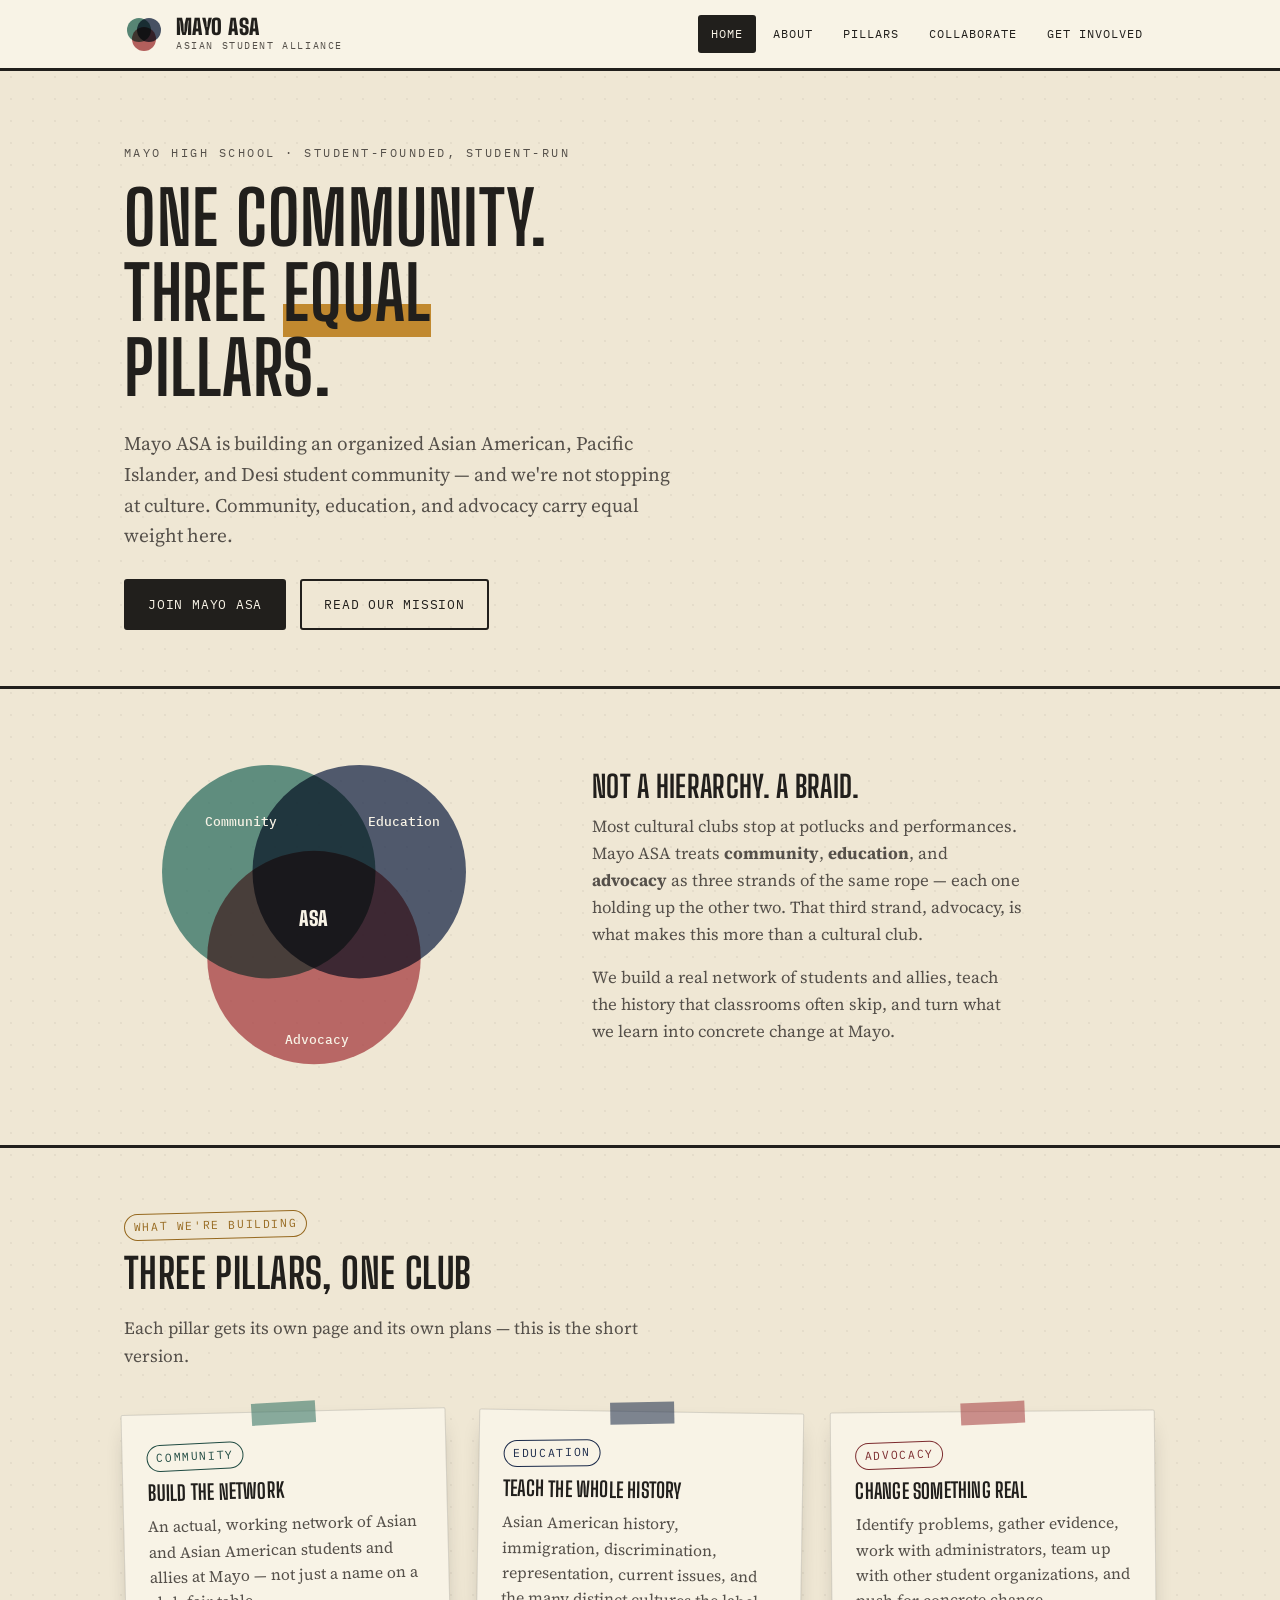
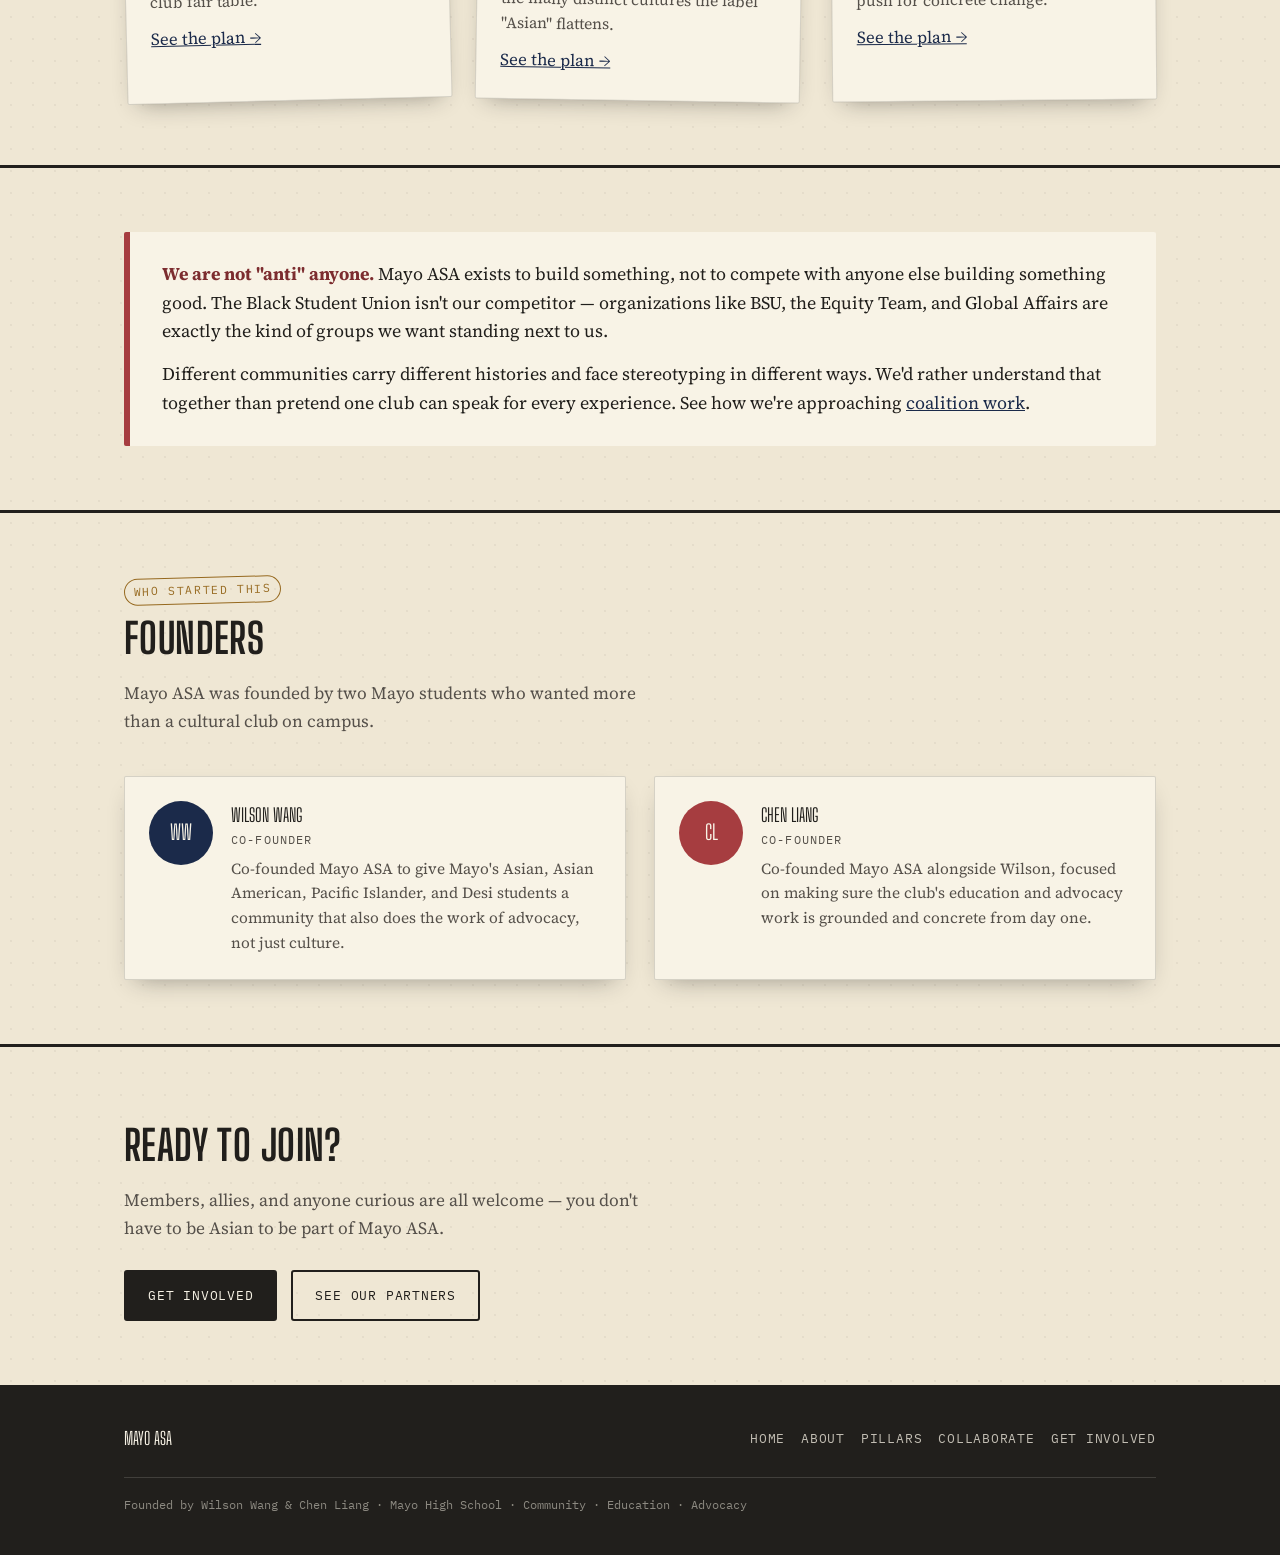
==== index.html @ 37741499 "Add files via upload" ====
<!DOCTYPE html>
<html lang="en">
<head>
<meta charset="UTF-8">
<meta name="viewport" content="width=device-width, initial-scale=1.0">
<title>Mayo ASA — Asian Student Alliance at Mayo High School</title>
<meta name="description" content="Mayo ASA is a student-run organization building community, education, and advocacy for Asian American, Pacific Islander, and Desi students — and their allies — at Mayo High School.">
<link rel="preconnect" href="https://fonts.googleapis.com">
<link rel="preconnect" href="https://fonts.gstatic.com" crossorigin>
<link href="https://fonts.googleapis.com/css2?family=Big+Shoulders+Display:wght@600;700;900&family=Source+Serif+4:ital,wght@0,400;0,600;1,400&family=IBM+Plex+Mono:wght@400;500&display=swap" rel="stylesheet">
<link rel="stylesheet" href="style.css">
</head>
<body>

<header class="masthead">
  <div class="masthead-bar">
    <a class="brand" href="index.html">
      <svg class="brand-mark" viewBox="0 0 40 40" aria-hidden="true">
        <circle cx="15" cy="16" r="12" class="circle-jade" fill-opacity="0.8" style="mix-blend-mode:multiply"/>
        <circle cx="25" cy="16" r="12" class="circle-navy" fill-opacity="0.8" style="mix-blend-mode:multiply"/>
        <circle cx="20" cy="25" r="12" class="circle-brick" fill-opacity="0.8" style="mix-blend-mode:multiply"/>
      </svg>
      <span class="brand-text">
        <span class="brand-name">Mayo ASA</span>
        <span class="brand-sub">Asian Student Alliance</span>
      </span>
    </a>
    <button class="nav-toggle" aria-label="Toggle navigation" aria-expanded="false">
      <span></span>
    </button>
    <nav class="site-nav" aria-label="Primary">
      <ul>
        <li><a href="index.html" aria-current="page">Home</a></li>
        <li><a href="about.html">About</a></li>
        <li><a href="pillars.html">Pillars</a></li>
        <li><a href="collaborate.html">Collaborate</a></li>
        <li><a href="get-involved.html">Get Involved</a></li>
      </ul>
    </nav>
  </div>
</header>

<main>

  <section class="hero">
    <div class="wrap">
      <p class="hero-kicker">Mayo High School · Student-Founded, Student-Run</p>
      <h1>One community.<br>Three <em>equal</em> pillars.</h1>
      <p class="hero-lede">Mayo ASA is building an organized Asian American, Pacific Islander, and Desi student community — and we're not stopping at culture. Community, education, and advocacy carry equal weight here.</p>
      <div class="hero-actions">
        <a class="btn btn-primary" href="get-involved.html">Join Mayo ASA</a>
        <a class="btn btn-ghost" href="about.html">Read our mission</a>
      </div>
    </div>
  </section>

  <section class="rings-section reveal">
    <div class="wrap rings-grid">
      <svg viewBox="0 0 420 380" role="img" aria-labelledby="ringsTitle ringsDesc" style="max-width:380px;">
        <title id="ringsTitle">Three overlapping rings: Community, Education, and Advocacy</title>
        <desc id="ringsDesc">The three pillars overlap equally, with Mayo ASA at the shared center.</desc>
        <circle cx="160" cy="140" r="118" class="circle-jade" fill-opacity="0.75" style="mix-blend-mode:multiply"/>
        <circle cx="260" cy="140" r="118" class="circle-navy" fill-opacity="0.75" style="mix-blend-mode:multiply"/>
        <circle cx="210" cy="235" r="118" class="circle-brick" fill-opacity="0.75" style="mix-blend-mode:multiply"/>
        <text x="90" y="90" class="ring-label ring-text-paper">Community</text>
        <text x="270" y="90" class="ring-label ring-text-paper">Education</text>
        <text x="178" y="330" class="ring-label ring-text-paper">Advocacy</text>
        <text x="210" y="200" text-anchor="middle" class="ring-center ring-text-paper" font-size="22">ASA</text>
      </svg>
      <div class="rings-caption">
        <h2>Not a hierarchy. A braid.</h2>
        <p>Most cultural clubs stop at potlucks and performances. Mayo ASA treats <strong>community</strong>, <strong>education</strong>, and <strong>advocacy</strong> as three strands of the same rope — each one holding up the other two. That third strand, advocacy, is what makes this more than a cultural club.</p>
        <p>We build a real network of students and allies, teach the history that classrooms often skip, and turn what we learn into concrete change at Mayo.</p>
      </div>
    </div>
  </section>

  <section class="section reveal">
    <div class="wrap">
      <div class="section-head">
        <span class="stamp stamp--gold">What we're building</span>
        <h2>Three pillars, one club</h2>
        <p>Each pillar gets its own page and its own plans — this is the short version.</p>
      </div>
      <div class="pin-grid">
        <article class="pin-card pin-card--community">
          <span class="stamp stamp--community">Community</span>
          <h3>Build the network</h3>
          <p>An actual, working network of Asian and Asian American students and allies at Mayo — not just a name on a club fair table.</p>
          <a href="pillars.html#community">See the plan →</a>
        </article>
        <article class="pin-card pin-card--education">
          <span class="stamp stamp--education">Education</span>
          <h3>Teach the whole history</h3>
          <p>Asian American history, immigration, discrimination, representation, current issues, and the many distinct cultures the label "Asian" flattens.</p>
          <a href="pillars.html#education">See the plan →</a>
        </article>
        <article class="pin-card pin-card--advocacy">
          <span class="stamp stamp--advocacy">Advocacy</span>
          <h3>Change something real</h3>
          <p>Identify problems, gather evidence, work with administrators, team up with other student organizations, and push for concrete change.</p>
          <a href="pillars.html#advocacy">See the plan →</a>
        </article>
      </div>
    </div>
  </section>

  <section class="section reveal">
    <div class="wrap">
      <div class="callout">
        <p><strong>We are not "anti" anyone.</strong> Mayo ASA exists to build something, not to compete with anyone else building something good. The Black Student Union isn't our competitor — organizations like BSU, the Equity Team, and Global Affairs are exactly the kind of groups we want standing next to us.</p>
        <p>Different communities carry different histories and face stereotyping in different ways. We'd rather understand that together than pretend one club can speak for every experience. See how we're approaching <a href="collaborate.html">coalition work</a>.</p>
      </div>
    </div>
  </section>

  <section class="section reveal">
    <div class="wrap">
      <div class="section-head">
        <span class="stamp stamp--gold">Who started this</span>
        <h2>Founders</h2>
        <p>Mayo ASA was founded by two Mayo students who wanted more than a cultural club on campus.</p>
      </div>
      <div class="founders-grid">
        <div class="founder-card">
          <span class="founder-avatar" aria-hidden="true">WW</span>
          <div>
            <span class="founder-name">Wilson Wang</span>
            <span class="founder-role">Co-Founder</span>
            <p>Co-founded Mayo ASA to give Mayo's Asian, Asian American, Pacific Islander, and Desi students a community that also does the work of advocacy, not just culture.</p>
          </div>
        </div>
        <div class="founder-card">
          <span class="founder-avatar" aria-hidden="true">CL</span>
          <div>
            <span class="founder-name">Chen Liang</span>
            <span class="founder-role">Co-Founder</span>
            <p>Co-founded Mayo ASA alongside Wilson, focused on making sure the club's education and advocacy work is grounded and concrete from day one.</p>
          </div>
        </div>
      </div>
    </div>
  </section>

  <section class="section reveal" style="border-bottom:none;">
    <div class="wrap">
      <div class="section-head" style="margin-bottom:24px;">
        <h2>Ready to join?</h2>
        <p>Members, allies, and anyone curious are all welcome — you don't have to be Asian to be part of Mayo ASA.</p>
      </div>
      <div class="hero-actions">
        <a class="btn btn-primary" href="get-involved.html">Get involved</a>
        <a class="btn btn-ghost" href="collaborate.html">See our partners</a>
      </div>
    </div>
  </section>

</main>

<footer class="site-footer">
  <div class="wrap">
    <div class="footer-grid">
      <span class="footer-brand">Mayo ASA</span>
      <nav class="footer-nav" aria-label="Footer">
        <ul>
          <li><a href="index.html">Home</a></li>
          <li><a href="about.html">About</a></li>
          <li><a href="pillars.html">Pillars</a></li>
          <li><a href="collaborate.html">Collaborate</a></li>
          <li><a href="get-involved.html">Get Involved</a></li>
        </ul>
      </nav>
    </div>
    <p class="footer-fine">Founded by Wilson Wang &amp; Chen Liang · Mayo High School · Community · Education · Advocacy</p>
  </div>
</footer>

<script src="script.js"></script>
</body>
</html>
---- style.css ----
/* ==========================================================================
   Mayo ASA — stylesheet
   Design concept: a community bulletin board / coalition noticeboard.
   Pinned flyers, stamped tags, three overlapping rings for the three
   equal, intersecting pillars: Community, Education, Advocacy.
   ========================================================================== */

:root {
  /* -- color: paper + ink + three pillar colors + one shared accent -- */
  --paper: #efe7d4;
  --paper-light: #f8f3e6;
  --ink: #211f1c;
  --ink-soft: #55504a;
  --line: rgba(33, 31, 28, 0.16);

  --navy: #1b2a4a;      /* Education */
  --navy-dark: #101a30;
  --jade: #2f6f62;      /* Community */
  --jade-dark: #204b42;
  --brick: #a63d40;     /* Advocacy */
  --brick-dark: #7c2c2f;
  --gold: #c1892f;      /* shared accent / stamp ink */
  --gold-dark: #96691f;

  --radius-card: 2px;
  --shadow-pin: 0 10px 24px -12px rgba(33, 31, 28, 0.45);
  --shadow-pin-hover: 0 18px 30px -12px rgba(33, 31, 28, 0.55);

  --font-display: "Big Shoulders Display", "Arial Narrow", sans-serif;
  --font-body: "Source Serif 4", Georgia, "Times New Roman", serif;
  --font-mono: "IBM Plex Mono", "Courier New", monospace;
}

* { box-sizing: border-box; }
html { scroll-behavior: smooth; }

@media (prefers-reduced-motion: reduce) {
  html { scroll-behavior: auto; }
  *, *::before, *::after {
    animation-duration: 0.001ms !important;
    animation-iteration-count: 1 !important;
    transition-duration: 0.001ms !important;
    scroll-behavior: auto !important;
  }
}

body {
  margin: 0;
  background-color: var(--paper);
  background-image:
    radial-gradient(rgba(33,31,28,0.05) 1px, transparent 1px);
  background-size: 22px 22px;
  color: var(--ink);
  font-family: var(--font-body);
  font-size: 1.05rem;
  line-height: 1.6;
}

h1, h2, h3, h4 {
  font-family: var(--font-display);
  font-weight: 700;
  letter-spacing: 0.01em;
  line-height: 1.02;
  margin: 0 0 0.5em;
  text-transform: uppercase;
}

p { margin: 0 0 1em; }
a { color: var(--navy); }
a:focus-visible, button:focus-visible, .nav-toggle:focus-visible {
  outline: 3px solid var(--gold);
  outline-offset: 3px;
}

img, svg { max-width: 100%; display: block; }

.wrap {
  max-width: 1080px;
  margin: 0 auto;
  padding: 0 24px;
}

/* -------------------------------- eyebrow / stamp tags ------------------ */
.stamp {
  display: inline-flex;
  align-items: center;
  gap: 0.4em;
  font-family: var(--font-mono);
  font-size: 0.72rem;
  letter-spacing: 0.14em;
  text-transform: uppercase;
  padding: 0.3em 0.75em;
  border: 1.5px solid currentColor;
  border-radius: 999px;
  transform: rotate(-1.5deg);
  white-space: nowrap;
}
.stamp--community { color: var(--jade-dark); }
.stamp--education { color: var(--navy); }
.stamp--advocacy { color: var(--brick-dark); }
.stamp--gold { color: var(--gold-dark); }

/* ------------------------------------ masthead / nav --------------------- */
.masthead {
  border-bottom: 3px solid var(--ink);
  background: var(--paper-light);
  position: sticky;
  top: 0;
  z-index: 40;
}
.masthead-bar {
  display: flex;
  align-items: center;
  justify-content: space-between;
  padding: 14px 24px;
  max-width: 1080px;
  margin: 0 auto;
  gap: 16px;
}
.brand {
  display: flex;
  align-items: center;
  gap: 12px;
  text-decoration: none;
  color: var(--ink);
}
.brand-mark { width: 40px; height: 40px; flex: none; }
.brand-text { line-height: 1; }
.brand-name {
  font-family: var(--font-display);
  font-weight: 900;
  font-size: 1.35rem;
  letter-spacing: 0.02em;
  text-transform: uppercase;
}
.brand-sub {
  display: block;
  font-family: var(--font-mono);
  font-size: 0.62rem;
  letter-spacing: 0.16em;
  text-transform: uppercase;
  color: var(--ink-soft);
  margin-top: 2px;
}

.nav-toggle {
  display: none;
  background: none;
  border: 2px solid var(--ink);
  border-radius: 4px;
  padding: 8px 10px;
  cursor: pointer;
}
.nav-toggle span,
.nav-toggle span::before,
.nav-toggle span::after {
  display: block;
  width: 20px;
  height: 2px;
  background: var(--ink);
  position: relative;
  transition: transform 0.2s ease;
}
.nav-toggle span::before,
.nav-toggle span::after { content: ""; position: absolute; }
.nav-toggle span::before { top: -6px; }
.nav-toggle span::after { top: 6px; }

.site-nav ul {
  list-style: none;
  display: flex;
  gap: 4px;
  margin: 0;
  padding: 0;
}
.site-nav a {
  display: inline-block;
  font-family: var(--font-mono);
  font-size: 0.78rem;
  letter-spacing: 0.08em;
  text-transform: uppercase;
  text-decoration: none;
  color: var(--ink);
  padding: 8px 12px;
  border: 1px solid transparent;
  border-radius: 3px;
}
.site-nav a:hover { border-color: var(--line); background: var(--paper); }
.site-nav a[aria-current="page"] {
  background: var(--ink);
  color: var(--paper-light);
}

/* --------------------------------------- hero ---------------------------- */
.hero {
  padding: 72px 0 56px;
  border-bottom: 3px solid var(--ink);
}
.hero-kicker {
  font-family: var(--font-mono);
  font-size: 0.78rem;
  letter-spacing: 0.2em;
  text-transform: uppercase;
  color: var(--ink-soft);
  margin-bottom: 18px;
}
.hero h1 {
  font-size: clamp(2.6rem, 6vw, 4.6rem);
  max-width: 15ch;
  margin-bottom: 0.3em;
}
.hero h1 em {
  font-style: normal;
  background: linear-gradient(transparent 62%, var(--gold) 62%);
}
.hero-lede {
  font-size: 1.2rem;
  max-width: 56ch;
  color: var(--ink-soft);
}
.hero-actions {
  display: flex;
  flex-wrap: wrap;
  gap: 14px;
  margin-top: 28px;
}

.page-hero {
  padding: 56px 0 40px;
  border-bottom: 3px solid var(--ink);
}
.page-hero h1 { font-size: clamp(2.2rem, 5vw, 3.4rem); max-width: 20ch; }
.page-hero .hero-lede { font-size: 1.1rem; }

/* --------------------------------------- buttons -------------------------- */
.btn {
  display: inline-flex;
  align-items: center;
  gap: 0.5em;
  font-family: var(--font-mono);
  font-size: 0.82rem;
  letter-spacing: 0.06em;
  text-transform: uppercase;
  text-decoration: none;
  padding: 13px 22px;
  border-radius: 3px;
  border: 2px solid var(--ink);
  transition: transform 0.15s ease, box-shadow 0.15s ease;
}
.btn-primary { background: var(--ink); color: var(--paper-light); }
.btn-primary:hover { transform: translateY(-2px); box-shadow: var(--shadow-pin); }
.btn-ghost { background: transparent; color: var(--ink); }
.btn-ghost:hover { background: var(--paper); }

/* --------------------------------------- ring diagram --------------------- */
.rings-section { padding: 56px 0; border-bottom: 3px solid var(--ink); }
.rings-grid {
  display: grid;
  grid-template-columns: minmax(260px, 420px) 1fr;
  gap: 48px;
  align-items: center;
}
.rings-caption h2 { font-size: 1.9rem; margin-bottom: 0.4em; }
.rings-caption p { color: var(--ink-soft); max-width: 48ch; }
.ring-label {
  font-family: var(--font-mono);
  font-size: 0.9rem;
  font-weight: 500;
}
.ring-center { font-family: var(--font-display); font-weight: 900; }
.ring-text-paper { fill: var(--paper-light); }
.circle-jade { fill: var(--jade); }
.circle-navy { fill: var(--navy); }
.circle-brick { fill: var(--brick); }

/* --------------------------------------- section shell --------------------- */
.section { padding: 64px 0; border-bottom: 3px solid var(--ink); }
.section:last-of-type { border-bottom: none; }
.section-head { max-width: 60ch; margin-bottom: 40px; }
.section-head h2 { font-size: clamp(1.8rem, 3.4vw, 2.6rem); margin-top: 0.3em; }
.section-head p { color: var(--ink-soft); font-size: 1.08rem; }
.section--dark {
  background: var(--ink);
  color: var(--paper-light);
}
.section--dark .section-head p { color: rgba(248,243,230,0.75); }

/* --------------------------------------- pinned cards ---------------------- */
.pin-grid {
  display: grid;
  grid-template-columns: repeat(auto-fit, minmax(260px, 1fr));
  gap: 28px;
}
.pin-card {
  position: relative;
  background: var(--paper-light);
  border: 1px solid var(--line);
  border-radius: var(--radius-card);
  padding: 28px 24px 24px;
  box-shadow: var(--shadow-pin);
  transform: rotate(var(--tilt, -1deg));
  transition: transform 0.25s ease, box-shadow 0.25s ease;
}
.pin-card:nth-child(3n+1) { --tilt: -1.4deg; }
.pin-card:nth-child(3n+2) { --tilt: 0.9deg; }
.pin-card:nth-child(3n+3) { --tilt: -0.5deg; }
.pin-card:hover { transform: rotate(0deg) translateY(-4px); box-shadow: var(--shadow-pin-hover); }
.pin-card::before {
  content: "";
  position: absolute;
  top: -10px;
  left: 50%;
  width: 64px;
  height: 22px;
  background: var(--gold);
  opacity: 0.55;
  transform: translateX(-50%) rotate(-2deg);
}
.pin-card h3 {
  font-size: 1.3rem;
  margin-bottom: 0.5em;
}
.pin-card p { color: var(--ink-soft); font-size: 0.98rem; margin-bottom: 0.8em; }
.pin-card .stamp { margin-bottom: 12px; }

.pin-card--community::before { background: var(--jade); }
.pin-card--education::before { background: var(--navy); }
.pin-card--advocacy::before { background: var(--brick); }

/* --------------------------------------- founder cards --------------------- */
.founders-grid {
  display: grid;
  grid-template-columns: repeat(auto-fit, minmax(280px, 1fr));
  gap: 28px;
}
.founder-card {
  display: flex;
  gap: 18px;
  align-items: flex-start;
  background: var(--paper-light);
  border: 1px solid var(--line);
  padding: 24px;
  border-radius: var(--radius-card);
  box-shadow: var(--shadow-pin);
}
.founder-avatar {
  flex: none;
  width: 64px;
  height: 64px;
  border-radius: 50%;
  display: flex;
  align-items: center;
  justify-content: center;
  font-family: var(--font-display);
  font-size: 1.3rem;
  color: var(--paper-light);
  background: var(--navy);
}
.founder-card:nth-child(2) .founder-avatar { background: var(--brick); }
.founder-name { font-family: var(--font-display); font-size: 1.15rem; text-transform: uppercase; margin-bottom: 2px; }
.founder-role {
  font-family: var(--font-mono);
  font-size: 0.72rem;
  letter-spacing: 0.1em;
  text-transform: uppercase;
  color: var(--ink-soft);
  display: block;
  margin-bottom: 8px;
}
.founder-card p { font-size: 0.96rem; color: var(--ink-soft); margin: 0; }

/* --------------------------------------- callout / pull-note --------------- */
.callout {
  border-left: 6px solid var(--brick);
  background: var(--paper-light);
  padding: 28px 32px;
  border-radius: var(--radius-card);
}
.callout p { font-size: 1.12rem; margin-bottom: 0.8em; }
.callout p:last-child { margin-bottom: 0; }
.callout strong { color: var(--brick-dark); }

/* --------------------------------------- list styles ------------------------ */
.check-list, .plain-list { list-style: none; margin: 0; padding: 0; display: grid; gap: 12px; }
.check-list li, .plain-list li {
  padding-left: 1.6em;
  position: relative;
  color: var(--ink-soft);
}
.check-list li::before {
  content: "—";
  position: absolute;
  left: 0;
  color: var(--gold-dark);
  font-weight: 700;
}

/* --------------------------------------- topic tag cloud -------------------- */
.tag-board {
  display: flex;
  flex-wrap: wrap;
  gap: 14px;
}
.tag-pin {
  font-family: var(--font-mono);
  font-size: 0.85rem;
  padding: 10px 16px;
  background: var(--paper-light);
  border: 1.5px dashed var(--line);
  border-radius: 3px;
  color: var(--ink);
  transform: rotate(var(--tilt, 0deg));
  box-shadow: var(--shadow-pin);
}
.tag-pin:nth-child(4n+1) { --tilt: -1.2deg; }
.tag-pin:nth-child(4n+2) { --tilt: 0.8deg; }
.tag-pin:nth-child(4n+3) { --tilt: -0.4deg; }
.tag-pin:nth-child(4n+4) { --tilt: 1.1deg; }

/* --------------------------------------- partner strip --------------------- */
.partner-grid {
  display: grid;
  grid-template-columns: repeat(auto-fit, minmax(220px, 1fr));
  gap: 20px;
}
.partner-card {
  border: 1px solid rgba(248,243,230,0.25);
  padding: 20px;
  border-radius: var(--radius-card);
}
.partner-card h3 { font-size: 1.05rem; margin-bottom: 6px; }
.partner-card p { color: rgba(248,243,230,0.72); font-size: 0.92rem; margin: 0; }

/* --------------------------------------- FAQ ------------------------------- */
.faq-item { border-bottom: 1px solid var(--line); padding: 18px 0; }
.faq-item summary {
  cursor: pointer;
  font-family: var(--font-display);
  font-size: 1.1rem;
  text-transform: uppercase;
  list-style: none;
}
.faq-item summary::-webkit-details-marker { display: none; }
.faq-item summary::before { content: "+ "; color: var(--gold-dark); }
.faq-item[open] summary::before { content: "\2212 "; }
.faq-item p { margin-top: 10px; color: var(--ink-soft); }

/* --------------------------------------- contact card ---------------------- */
.contact-card {
  background: var(--paper-light);
  border: 1px solid var(--line);
  padding: 32px;
  border-radius: var(--radius-card);
  box-shadow: var(--shadow-pin);
}
.contact-card dl { display: grid; grid-template-columns: auto 1fr; gap: 10px 18px; margin: 0; }
.contact-card dt {
  font-family: var(--font-mono);
  font-size: 0.75rem;
  letter-spacing: 0.08em;
  text-transform: uppercase;
  color: var(--ink-soft);
}
.contact-card dd { margin: 0; }
.editnote {
  font-family: var(--font-mono);
  font-size: 0.72rem;
  color: var(--gold-dark);
  border: 1px dashed var(--gold-dark);
  padding: 3px 8px;
  border-radius: 3px;
  margin-left: 6px;
  white-space: nowrap;
}

/* --------------------------------------- footer ---------------------------- */
.site-footer {
  background: var(--ink);
  color: rgba(248,243,230,0.75);
  padding: 40px 0 28px;
}
.footer-grid {
  display: flex;
  flex-wrap: wrap;
  justify-content: space-between;
  gap: 24px;
  margin-bottom: 24px;
}
.footer-brand { font-family: var(--font-display); text-transform: uppercase; color: var(--paper-light); font-size: 1.1rem; }
.footer-nav ul { list-style: none; display: flex; flex-wrap: wrap; gap: 16px; margin: 0; padding: 0; }
.footer-nav a { color: rgba(248,243,230,0.75); text-decoration: none; font-family: var(--font-mono); font-size: 0.8rem; text-transform: uppercase; letter-spacing: 0.06em; }
.footer-nav a:hover { color: var(--paper-light); }
.footer-fine { font-family: var(--font-mono); font-size: 0.74rem; color: rgba(248,243,230,0.5); border-top: 1px solid rgba(248,243,230,0.15); padding-top: 18px; }

/* --------------------------------------- reveal-on-scroll ------------------ */
.reveal { opacity: 0; transform: translateY(16px); transition: opacity 0.5s ease, transform 0.5s ease; }
.reveal.is-visible { opacity: 1; transform: translateY(0); }

/* --------------------------------------- responsive ------------------------ */
@media (max-width: 760px) {
  .nav-toggle { display: inline-flex; flex-direction: column; gap: 5px; align-items: center; justify-content: center; }
  .site-nav {
    position: absolute;
    top: 100%;
    left: 0;
    right: 0;
    background: var(--paper-light);
    border-bottom: 3px solid var(--ink);
    display: none;
  }
  .site-nav.is-open { display: block; }
  .site-nav ul { flex-direction: column; padding: 8px 24px 16px; }
  .site-nav a { display: block; padding: 12px 4px; }
  .rings-grid { grid-template-columns: 1fr; }
  .founder-card { flex-direction: column; }
}
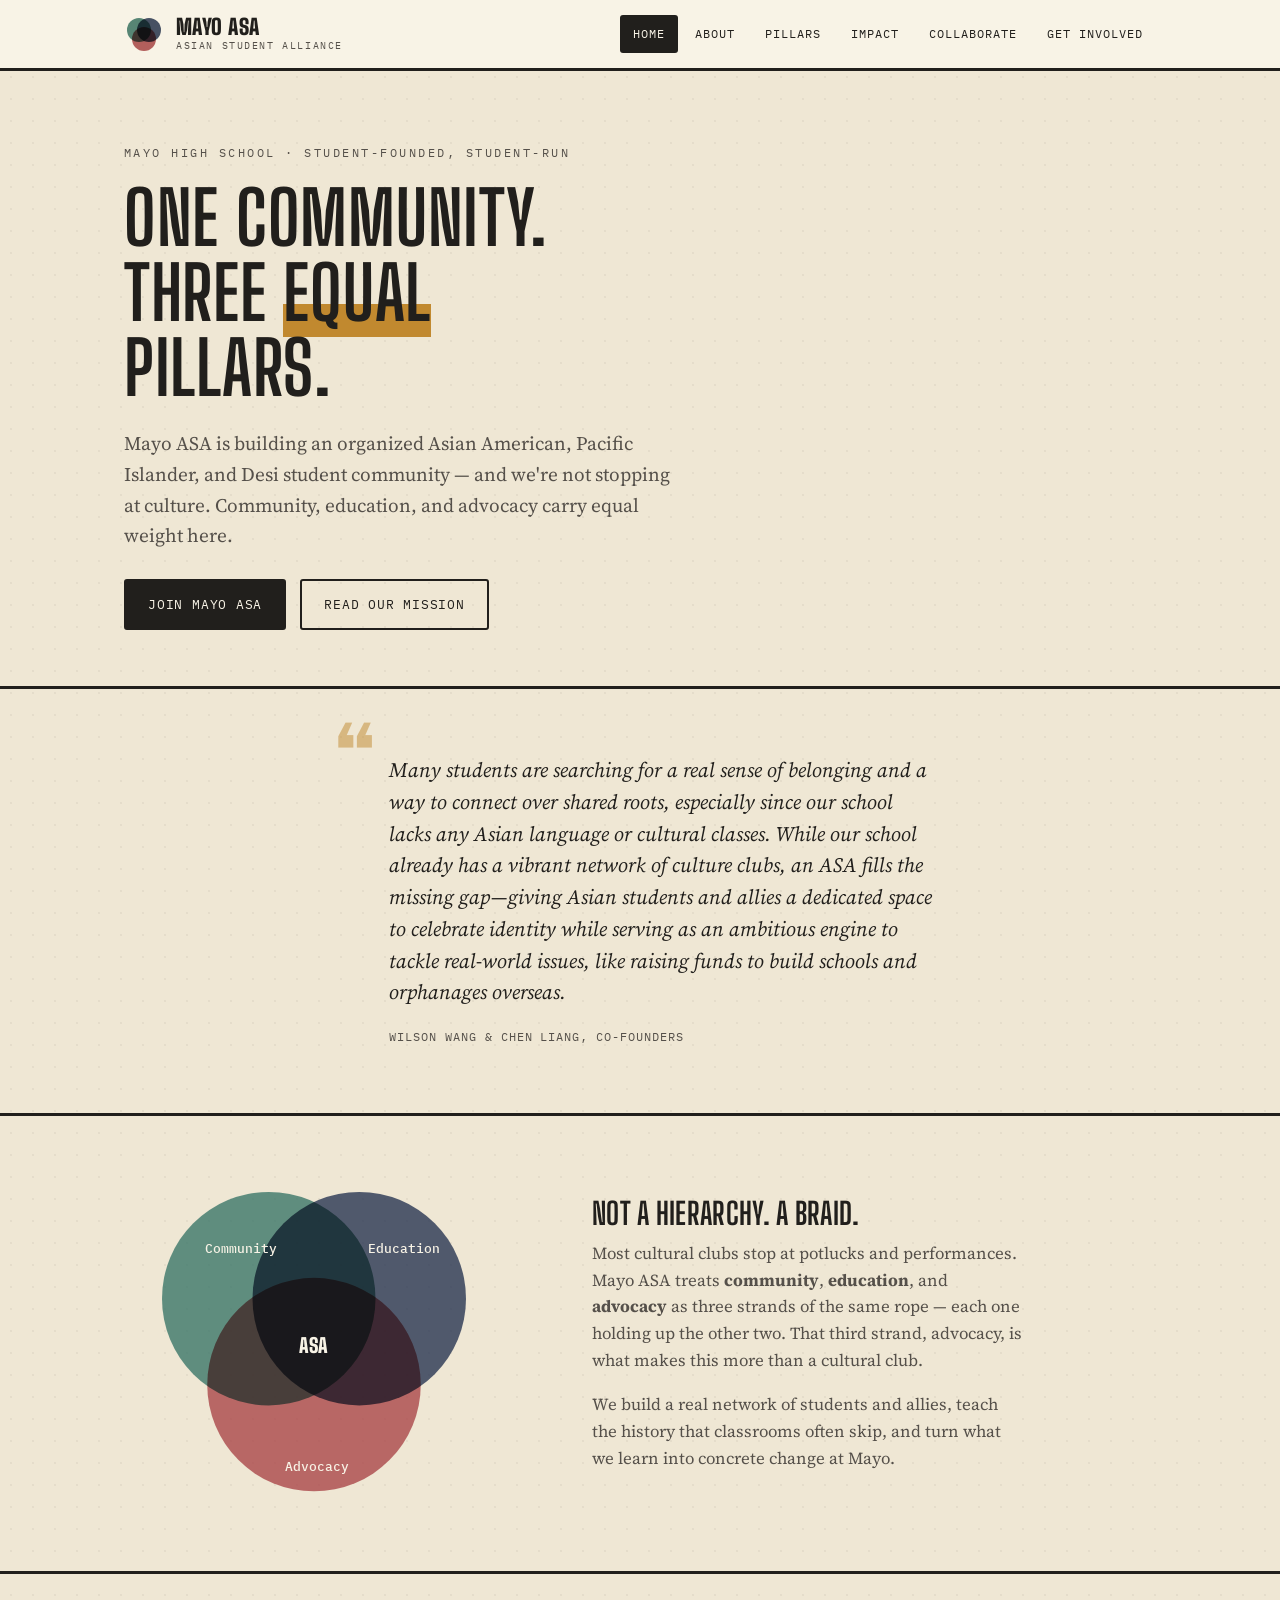
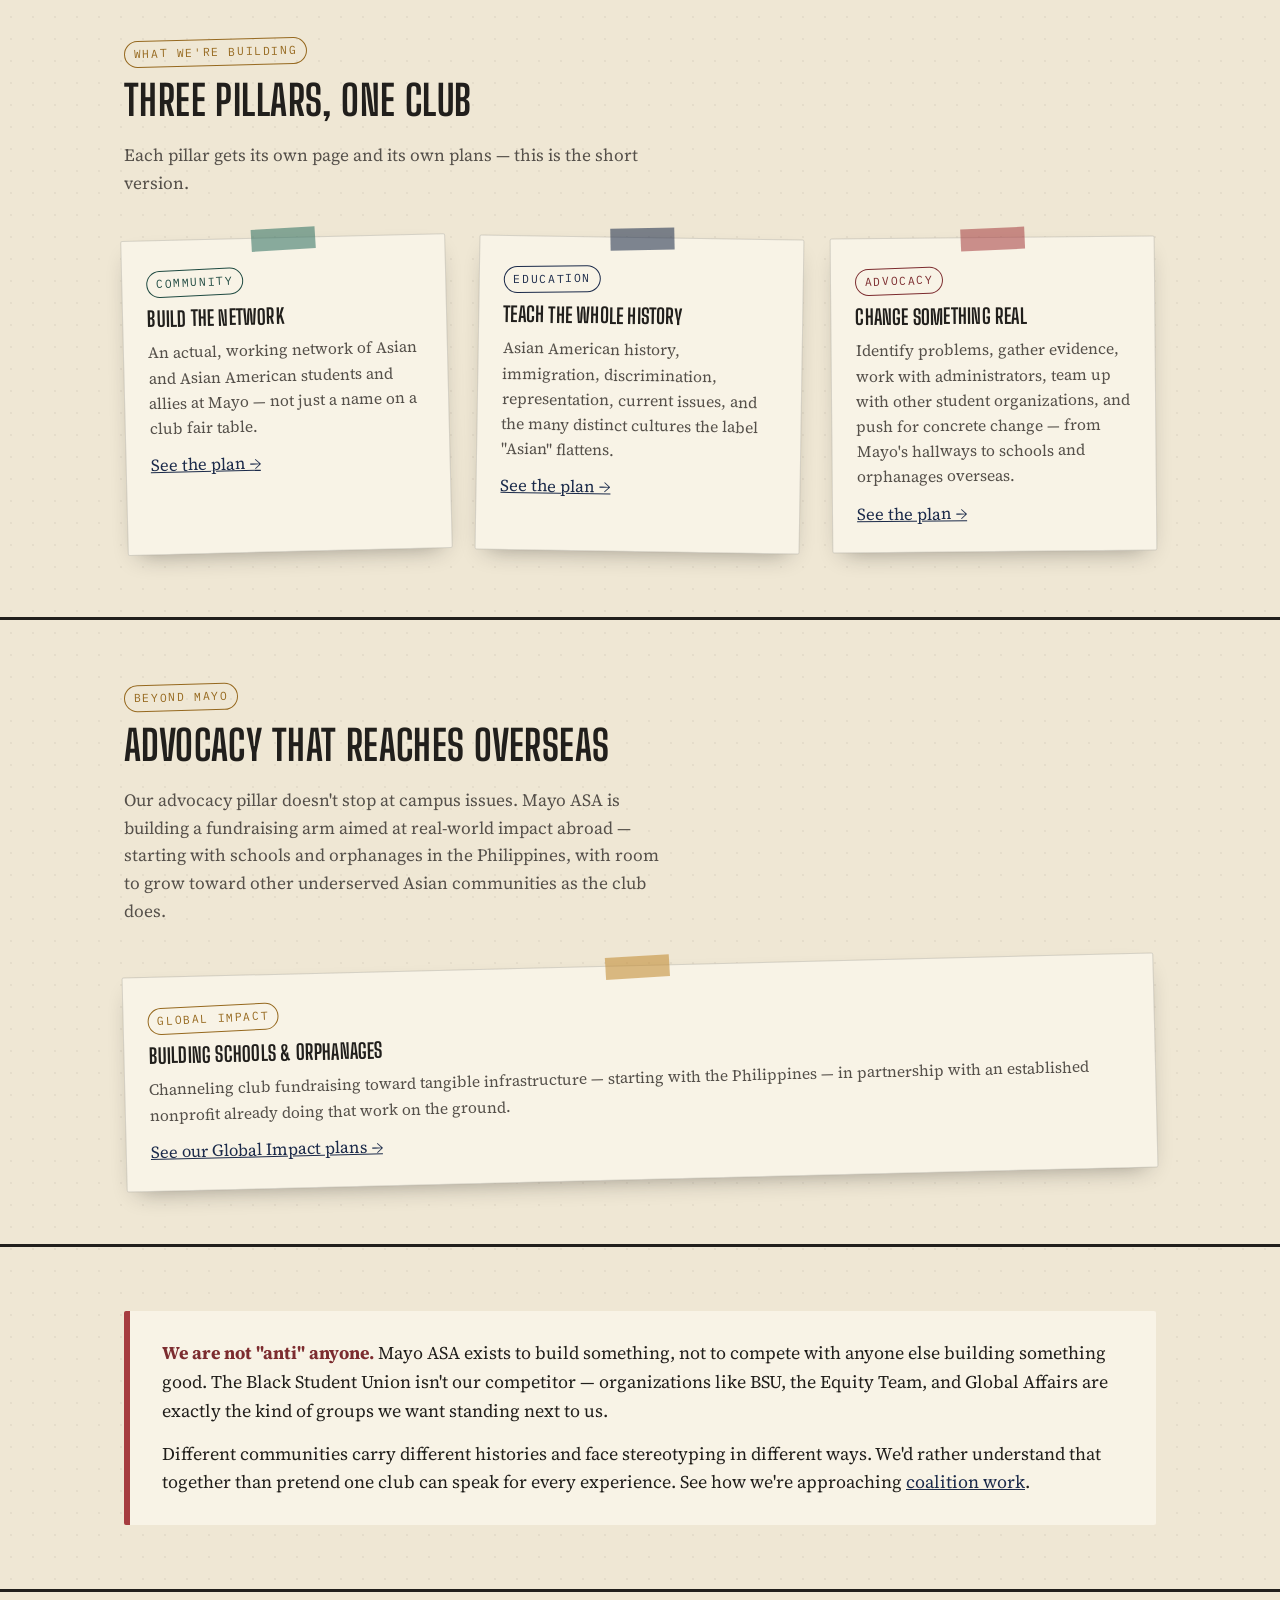
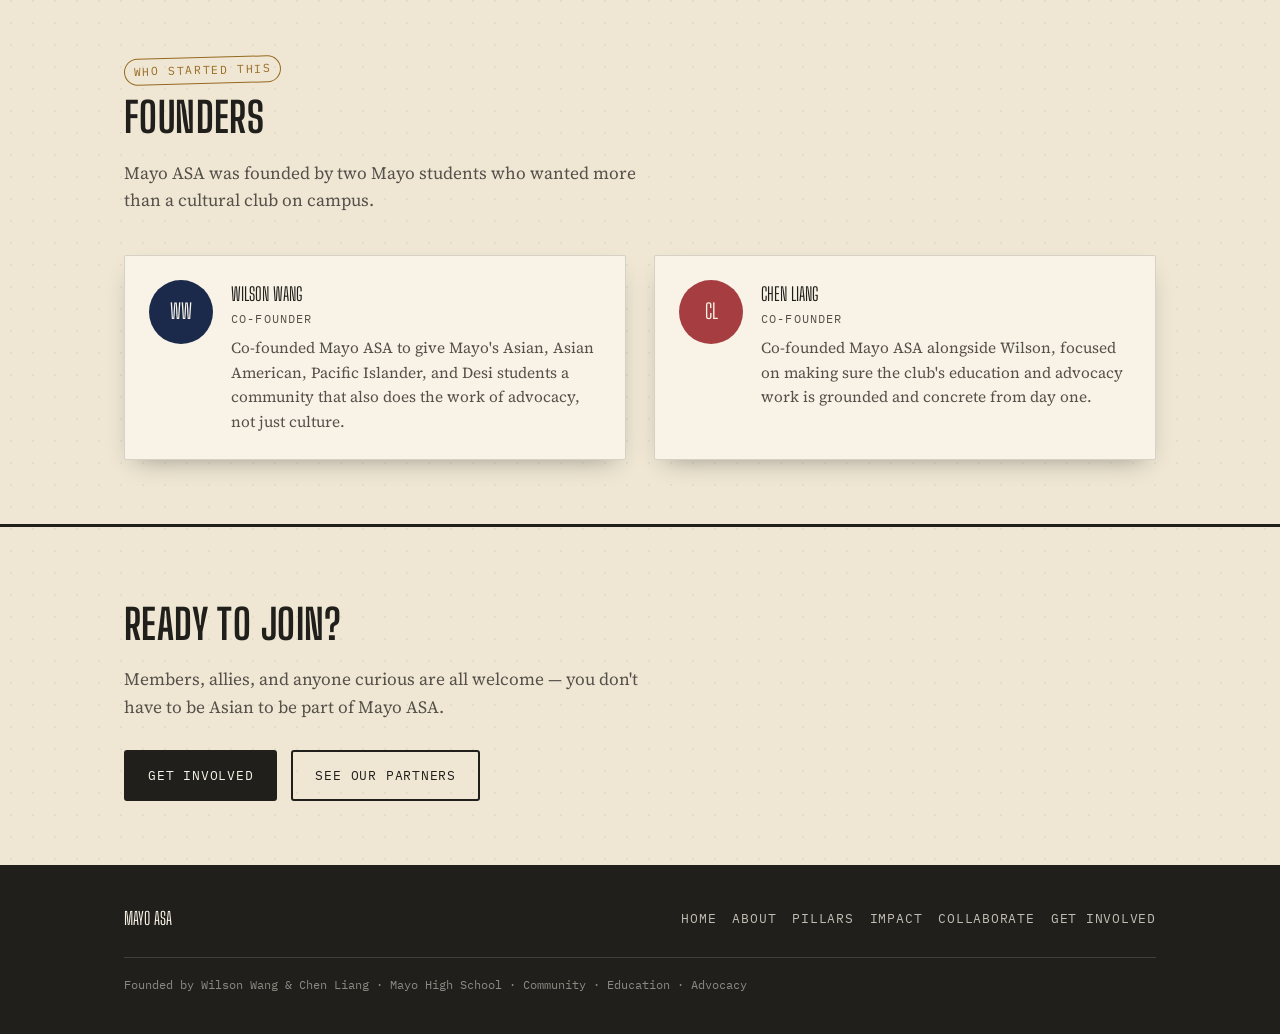
==== commit 837160b1: "Add files via upload" ====
--- a/index.html
+++ b/index.html
@@ -33,6 +33,7 @@
         <li><a href="index.html" aria-current="page">Home</a></li>
         <li><a href="about.html">About</a></li>
         <li><a href="pillars.html">Pillars</a></li>
+        <li><a href="impact.html">Impact</a></li>
         <li><a href="collaborate.html">Collaborate</a></li>
         <li><a href="get-involved.html">Get Involved</a></li>
       </ul>
@@ -51,6 +52,15 @@
         <a class="btn btn-primary" href="get-involved.html">Join Mayo ASA</a>
         <a class="btn btn-ghost" href="about.html">Read our mission</a>
       </div>
+    </div>
+  </section>
+
+  <section class="quote-section reveal">
+    <div class="wrap">
+      <blockquote class="pull-quote">
+        <p>Many students are searching for a real sense of belonging and a way to connect over shared roots, especially since our school lacks any Asian language or cultural classes. While our school already has a vibrant network of culture clubs, an ASA fills the missing gap&mdash;giving Asian students and allies a dedicated space to celebrate identity while serving as an ambitious engine to tackle real-world issues, like raising funds to build schools and orphanages overseas.</p>
+        <cite class="pull-quote-cite">Wilson Wang &amp; Chen Liang, Co-Founders</cite>
+      </blockquote>
     </div>
   </section>
 
@@ -98,8 +108,26 @@
         <article class="pin-card pin-card--advocacy">
           <span class="stamp stamp--advocacy">Advocacy</span>
           <h3>Change something real</h3>
-          <p>Identify problems, gather evidence, work with administrators, team up with other student organizations, and push for concrete change.</p>
+          <p>Identify problems, gather evidence, work with administrators, team up with other student organizations, and push for concrete change — from Mayo's hallways to schools and orphanages overseas.</p>
           <a href="pillars.html#advocacy">See the plan →</a>
+        </article>
+      </div>
+    </div>
+  </section>
+
+  <section class="section reveal">
+    <div class="wrap">
+      <div class="section-head">
+        <span class="stamp stamp--global">Beyond Mayo</span>
+        <h2>Advocacy that reaches overseas</h2>
+        <p>Our advocacy pillar doesn't stop at campus issues. Mayo ASA is building a fundraising arm aimed at real-world impact abroad — starting with schools and orphanages in the Philippines, with room to grow toward other underserved Asian communities as the club does.</p>
+      </div>
+      <div class="pin-grid">
+        <article class="pin-card pin-card--global">
+          <span class="stamp stamp--global">Global Impact</span>
+          <h3>Building schools &amp; orphanages</h3>
+          <p>Channeling club fundraising toward tangible infrastructure — starting with the Philippines — in partnership with an established nonprofit already doing that work on the ground.</p>
+          <a href="impact.html">See our Global Impact plans →</a>
         </article>
       </div>
     </div>
@@ -166,6 +194,7 @@
           <li><a href="index.html">Home</a></li>
           <li><a href="about.html">About</a></li>
           <li><a href="pillars.html">Pillars</a></li>
+          <li><a href="impact.html">Impact</a></li>
           <li><a href="collaborate.html">Collaborate</a></li>
           <li><a href="get-involved.html">Get Involved</a></li>
         </ul>
--- a/style.css
+++ b/style.css
@@ -326,6 +326,46 @@
 .pin-card--community::before { background: var(--jade); }
 .pin-card--education::before { background: var(--navy); }
 .pin-card--advocacy::before { background: var(--brick); }
+.pin-card--global::before { background: var(--gold); }
+.stamp--global { color: var(--gold-dark); }
+
+/* --------------------------------------- pull quote ------------------------ */
+.quote-section { padding: 56px 0; border-bottom: 3px solid var(--ink); }
+.pull-quote {
+  position: relative;
+  max-width: 66ch;
+  margin: 0 auto;
+  padding: 10px 0 10px 46px;
+}
+.pull-quote::before {
+  content: "\201C";
+  position: absolute;
+  left: -8px;
+  top: -30px;
+  font-family: var(--font-display);
+  font-weight: 900;
+  font-size: 5.5rem;
+  color: var(--gold);
+  opacity: 0.5;
+  line-height: 1;
+}
+.pull-quote p {
+  font-size: 1.28rem;
+  font-style: italic;
+  color: var(--ink);
+  line-height: 1.55;
+  margin-bottom: 0;
+}
+.pull-quote-cite {
+  display: block;
+  margin-top: 18px;
+  font-family: var(--font-mono);
+  font-size: 0.76rem;
+  letter-spacing: 0.08em;
+  text-transform: uppercase;
+  color: var(--ink-soft);
+  font-style: normal;
+}
 
 /* --------------------------------------- founder cards --------------------- */
 .founders-grid {
